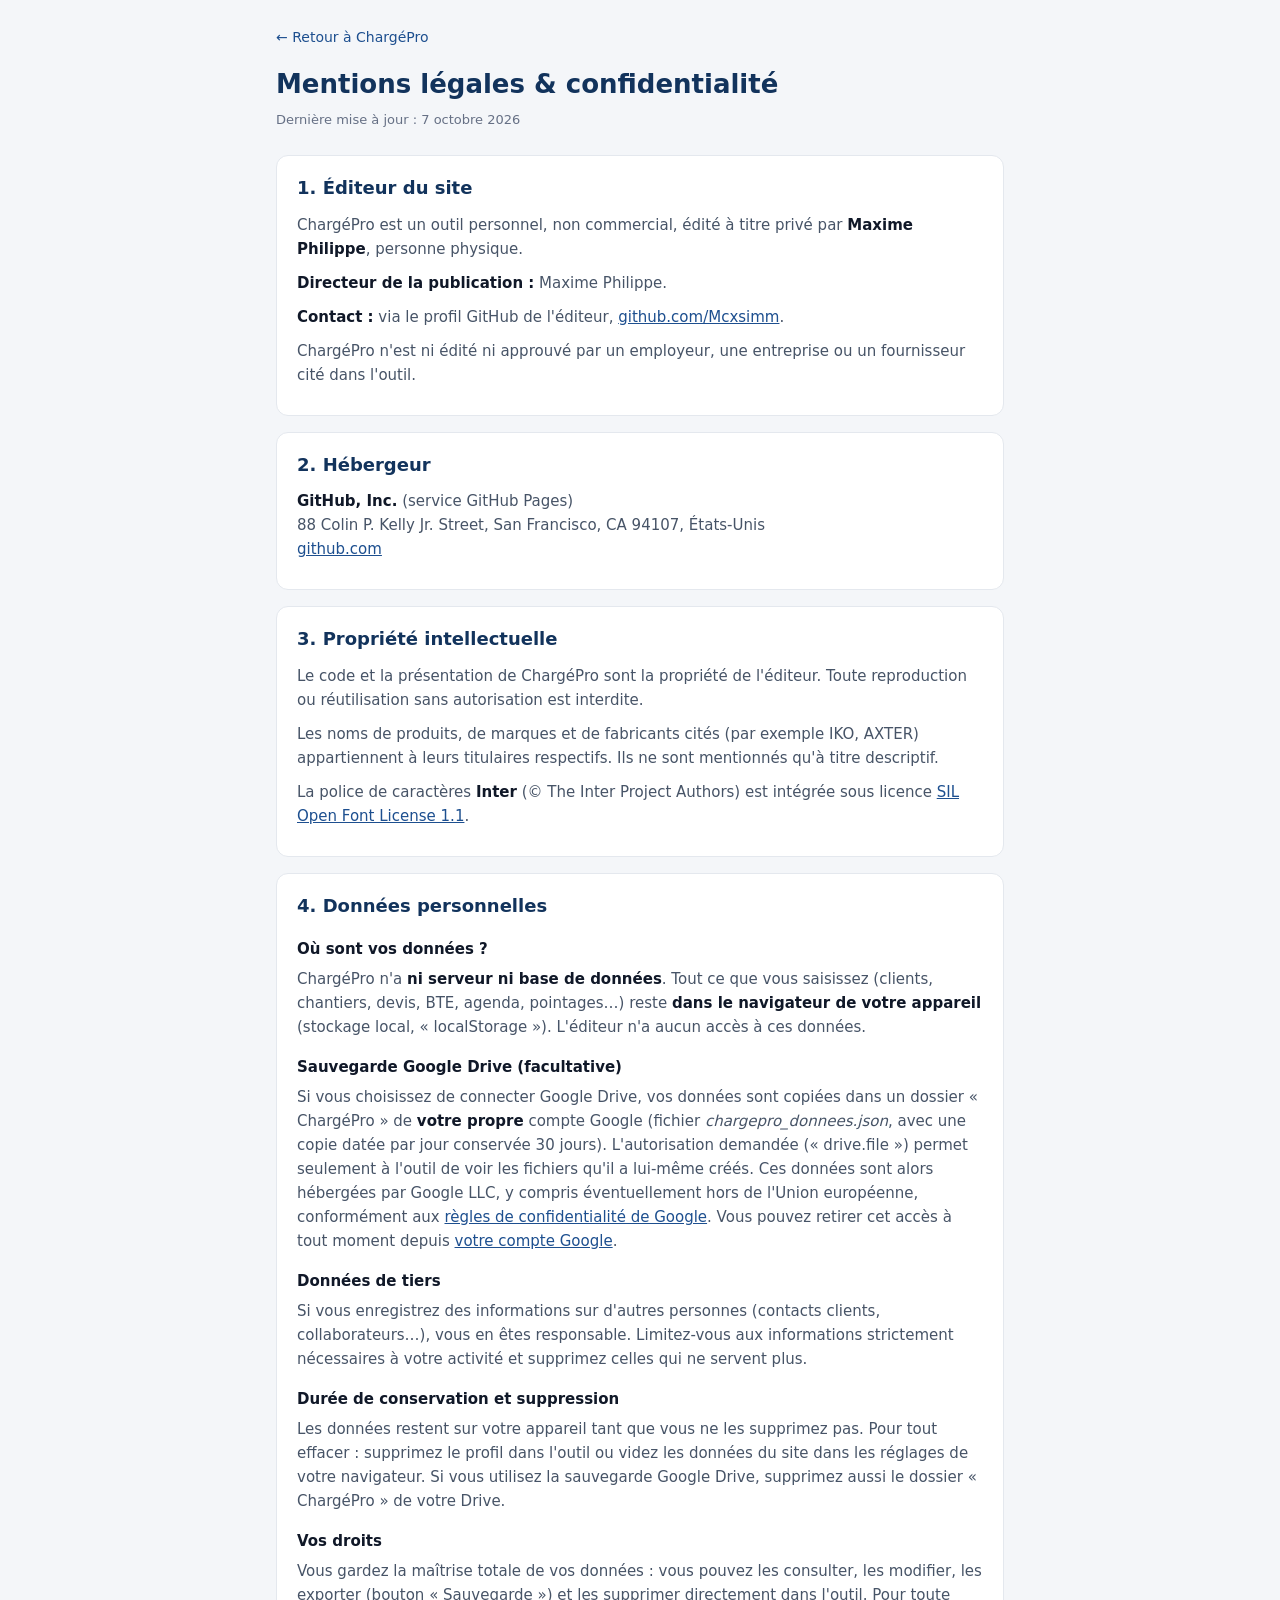
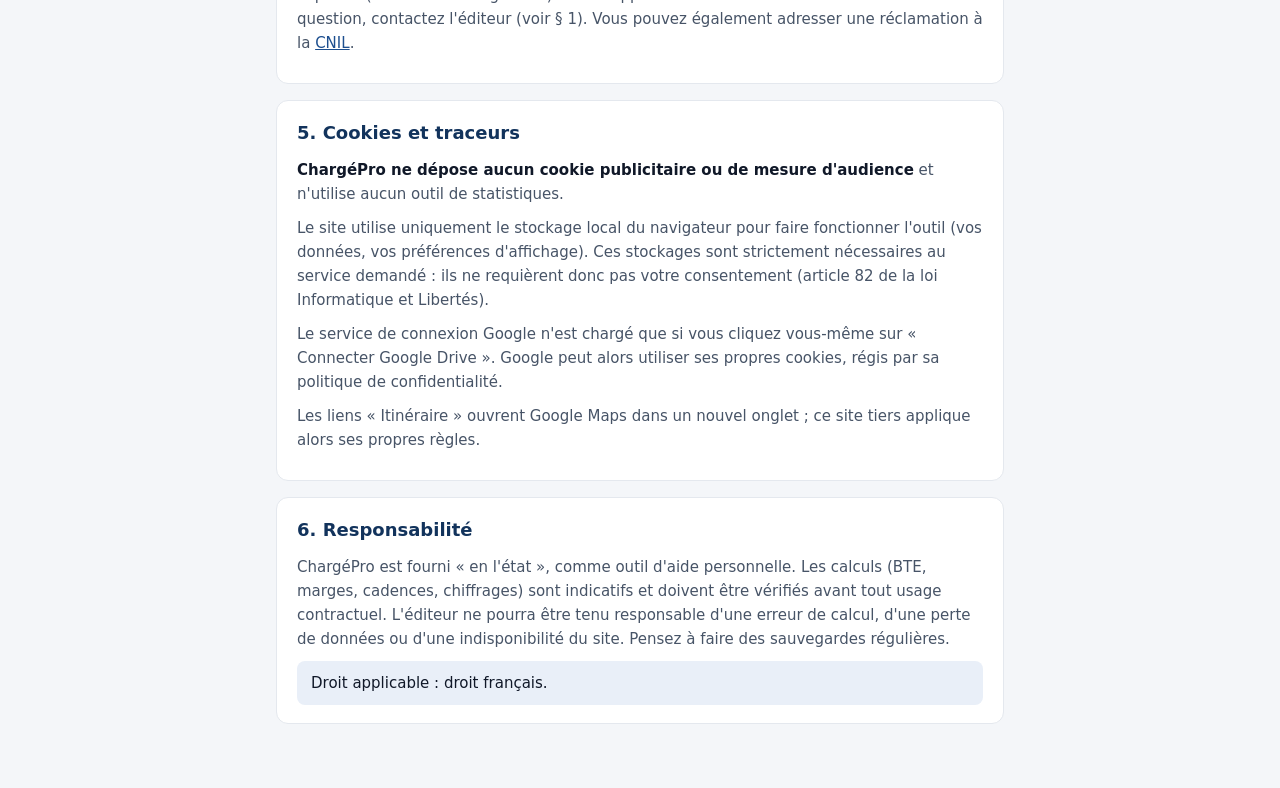
==== mentions-legales.html @ c82fb8d2 "Ajout des mentions légales et de la politique de confidentialité Page mentions-legales.html (éditeur" ====
<!DOCTYPE html>
<html lang="fr">
<head>
  <meta charset="UTF-8">
  <meta name="viewport" content="width=device-width, initial-scale=1.0">
  <title>Mentions légales — ChargéPro</title>
  <meta name="description" content="Mentions légales, données personnelles et cookies de ChargéPro.">
  <script>
    /* Même thème que l'outil (préférence partagée) */
    try { const t = (JSON.parse(localStorage.getItem('chargepro.ui')) || {}).theme; if (t === 'light' || t === 'dark') document.documentElement.dataset.theme = t; } catch (_e) { /* stockage indisponible */ }
  </script>
  <style>
/* ==========================================================================
   ChargéPro — mentions légales & confidentialité. Mêmes jetons que index.html.
   ========================================================================== */
:root{
  color-scheme:light;
  --bg:#f4f6f9; --surface:#ffffff; --border:#e4e8ee;
  --text:#101828; --text-2:#475467; --text-3:#667085;
  --brand:#12335c; --brand-2:#1d4f8f; --brand-soft:#e9eff8;
  --font:system-ui,-apple-system,'Segoe UI',Roboto,sans-serif;
}
@media (prefers-color-scheme: dark){
  :root:where(:not([data-theme="light"])){
    color-scheme:dark;
    --bg:#0b0f15; --surface:#131922; --border:#263040;
    --text:#e8edf3; --text-2:#b4bfcc; --text-3:#8b97a7;
    --brand:#3b78d8; --brand-2:#5a91e6; --brand-soft:#182a44;
  }
}
:root[data-theme="dark"]{
  color-scheme:dark;
  --bg:#0b0f15; --surface:#131922; --border:#263040;
  --text:#e8edf3; --text-2:#b4bfcc; --text-3:#8b97a7;
  --brand:#3b78d8; --brand-2:#5a91e6; --brand-soft:#182a44;
}
*{box-sizing:border-box}
html,body{margin:0;background:var(--bg);color:var(--text);font-family:var(--font);font-size:16px;line-height:1.6;-webkit-text-size-adjust:100%}
main{max-width:760px;margin:0 auto;padding:24px 16px 48px}
.back{display:inline-block;margin-bottom:16px;color:var(--brand-2);text-decoration:none;font-size:14px}
.back:hover{text-decoration:underline}
h1{font-size:26px;margin:0 0 4px;color:var(--brand)}
.maj{color:var(--text-3);font-size:13px;margin:0 0 24px}
section{background:var(--surface);border:1px solid var(--border);border-radius:12px;padding:18px 20px;margin-bottom:16px}
h2{font-size:18px;margin:0 0 10px;color:var(--brand)}
h3{font-size:15px;margin:16px 0 6px}
p,li{color:var(--text-2);font-size:15px}
p{margin:0 0 10px}
ul{margin:0 0 10px;padding-left:20px}
strong{color:var(--text)}
a{color:var(--brand-2)}
.encart{background:var(--brand-soft);border-radius:8px;padding:10px 14px;margin:10px 0 0}
.encart p{margin:0;color:var(--text)}
  </style>
</head>
<body>
<main>
  <a class="back" href="index.html">← Retour à ChargéPro</a>
  <h1>Mentions légales &amp; confidentialité</h1>
  <p class="maj">Dernière mise à jour : 7 octobre 2026</p>

  <section id="mentions">
    <h2>1. Éditeur du site</h2>
    <p>ChargéPro est un outil personnel, non commercial, édité à titre privé par <strong>Maxime Philippe</strong>, personne physique.</p>
    <p><strong>Directeur de la publication :</strong> Maxime Philippe.</p>
    <p><strong>Contact :</strong> via le profil GitHub de l'éditeur, <a href="https://github.com/Mcxsimm" rel="noopener">github.com/Mcxsimm</a>.</p>
    <p>ChargéPro n'est ni édité ni approuvé par un employeur, une entreprise ou un fournisseur cité dans l'outil.</p>
  </section>

  <section id="hebergeur">
    <h2>2. Hébergeur</h2>
    <p><strong>GitHub, Inc.</strong> (service GitHub Pages)<br>
      88 Colin P. Kelly Jr. Street, San Francisco, CA 94107, États-Unis<br>
      <a href="https://github.com" rel="noopener">github.com</a></p>
  </section>

  <section id="propriete">
    <h2>3. Propriété intellectuelle</h2>
    <p>Le code et la présentation de ChargéPro sont la propriété de l'éditeur. Toute reproduction ou réutilisation sans autorisation est interdite.</p>
    <p>Les noms de produits, de marques et de fabricants cités (par exemple IKO, AXTER) appartiennent à leurs titulaires respectifs. Ils ne sont mentionnés qu'à titre descriptif.</p>
    <p>La police de caractères <strong>Inter</strong> (© The Inter Project Authors) est intégrée sous licence <a href="https://openfontlicense.org" rel="noopener">SIL Open Font License 1.1</a>.</p>
  </section>

  <section id="donnees">
    <h2>4. Données personnelles</h2>
    <h3>Où sont vos données ?</h3>
    <p>ChargéPro n'a <strong>ni serveur ni base de données</strong>. Tout ce que vous saisissez (clients, chantiers, devis, BTE, agenda, pointages…) reste <strong>dans le navigateur de votre appareil</strong> (stockage local, « localStorage »). L'éditeur n'a aucun accès à ces données.</p>
    <h3>Sauvegarde Google Drive (facultative)</h3>
    <p>Si vous choisissez de connecter Google Drive, vos données sont copiées dans un dossier « ChargéPro » de <strong>votre propre</strong> compte Google (fichier <em>chargepro_donnees.json</em>, avec une copie datée par jour conservée 30 jours). L'autorisation demandée (« drive.file ») permet seulement à l'outil de voir les fichiers qu'il a lui-même créés. Ces données sont alors hébergées par Google LLC, y compris éventuellement hors de l'Union européenne, conformément aux <a href="https://policies.google.com/privacy?hl=fr" rel="noopener">règles de confidentialité de Google</a>. Vous pouvez retirer cet accès à tout moment depuis <a href="https://myaccount.google.com/permissions" rel="noopener">votre compte Google</a>.</p>
    <h3>Données de tiers</h3>
    <p>Si vous enregistrez des informations sur d'autres personnes (contacts clients, collaborateurs…), vous en êtes responsable. Limitez-vous aux informations strictement nécessaires à votre activité et supprimez celles qui ne servent plus.</p>
    <h3>Durée de conservation et suppression</h3>
    <p>Les données restent sur votre appareil tant que vous ne les supprimez pas. Pour tout effacer : supprimez le profil dans l'outil ou videz les données du site dans les réglages de votre navigateur. Si vous utilisez la sauvegarde Google Drive, supprimez aussi le dossier « ChargéPro » de votre Drive.</p>
    <h3>Vos droits</h3>
    <p>Vous gardez la maîtrise totale de vos données : vous pouvez les consulter, les modifier, les exporter (bouton « Sauvegarde ») et les supprimer directement dans l'outil. Pour toute question, contactez l'éditeur (voir § 1). Vous pouvez également adresser une réclamation à la <a href="https://www.cnil.fr/fr/plaintes" rel="noopener">CNIL</a>.</p>
  </section>

  <section id="cookies">
    <h2>5. Cookies et traceurs</h2>
    <p><strong>ChargéPro ne dépose aucun cookie publicitaire ou de mesure d'audience</strong> et n'utilise aucun outil de statistiques.</p>
    <p>Le site utilise uniquement le stockage local du navigateur pour faire fonctionner l'outil (vos données, vos préférences d'affichage). Ces stockages sont strictement nécessaires au service demandé : ils ne requièrent donc pas votre consentement (article 82 de la loi Informatique et Libertés).</p>
    <p>Le service de connexion Google n'est chargé que si vous cliquez vous-même sur « Connecter Google Drive ». Google peut alors utiliser ses propres cookies, régis par sa politique de confidentialité.</p>
    <p>Les liens « Itinéraire » ouvrent Google Maps dans un nouvel onglet ; ce site tiers applique alors ses propres règles.</p>
  </section>

  <section id="responsabilite">
    <h2>6. Responsabilité</h2>
    <p>ChargéPro est fourni « en l'état », comme outil d'aide personnelle. Les calculs (BTE, marges, cadences, chiffrages) sont indicatifs et doivent être vérifiés avant tout usage contractuel. L'éditeur ne pourra être tenu responsable d'une erreur de calcul, d'une perte de données ou d'une indisponibilité du site. Pensez à faire des sauvegardes régulières.</p>
    <div class="encart"><p>Droit applicable : droit français.</p></div>
  </section>
</main>
</body>
</html>
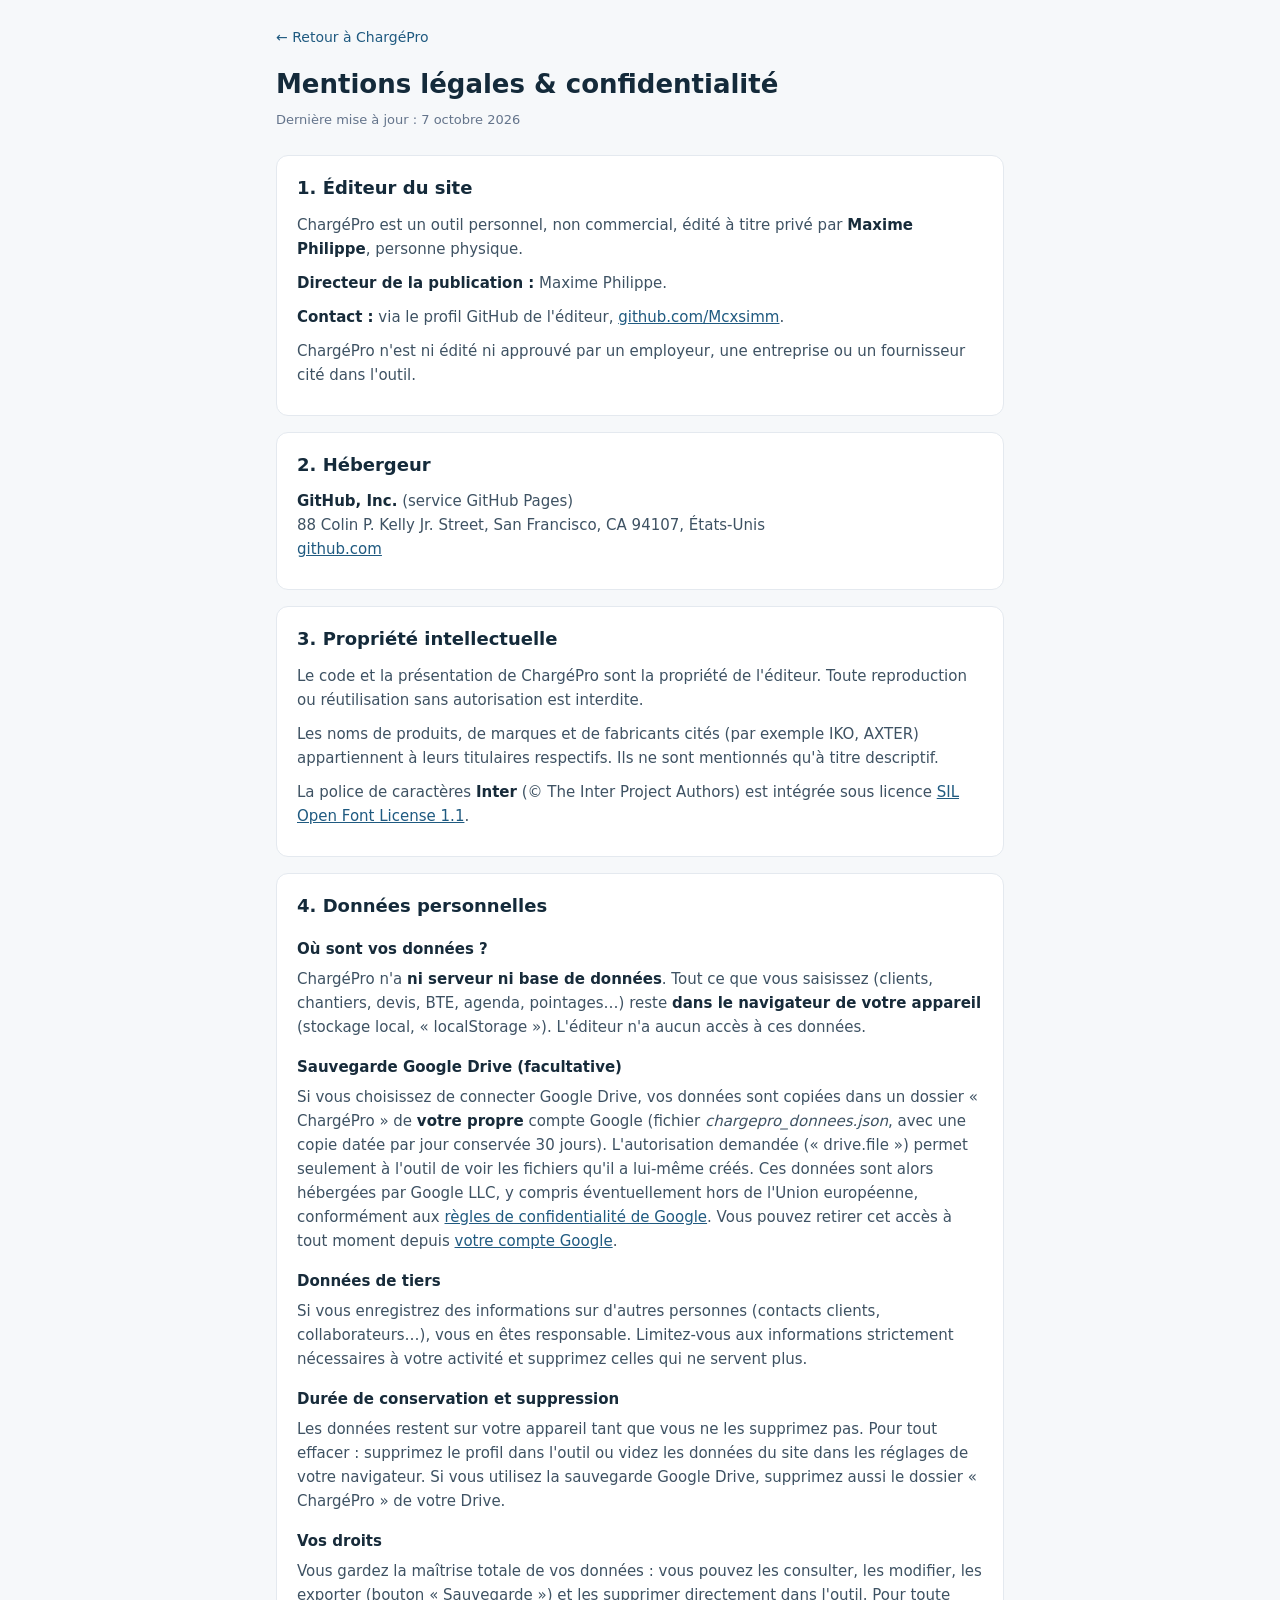
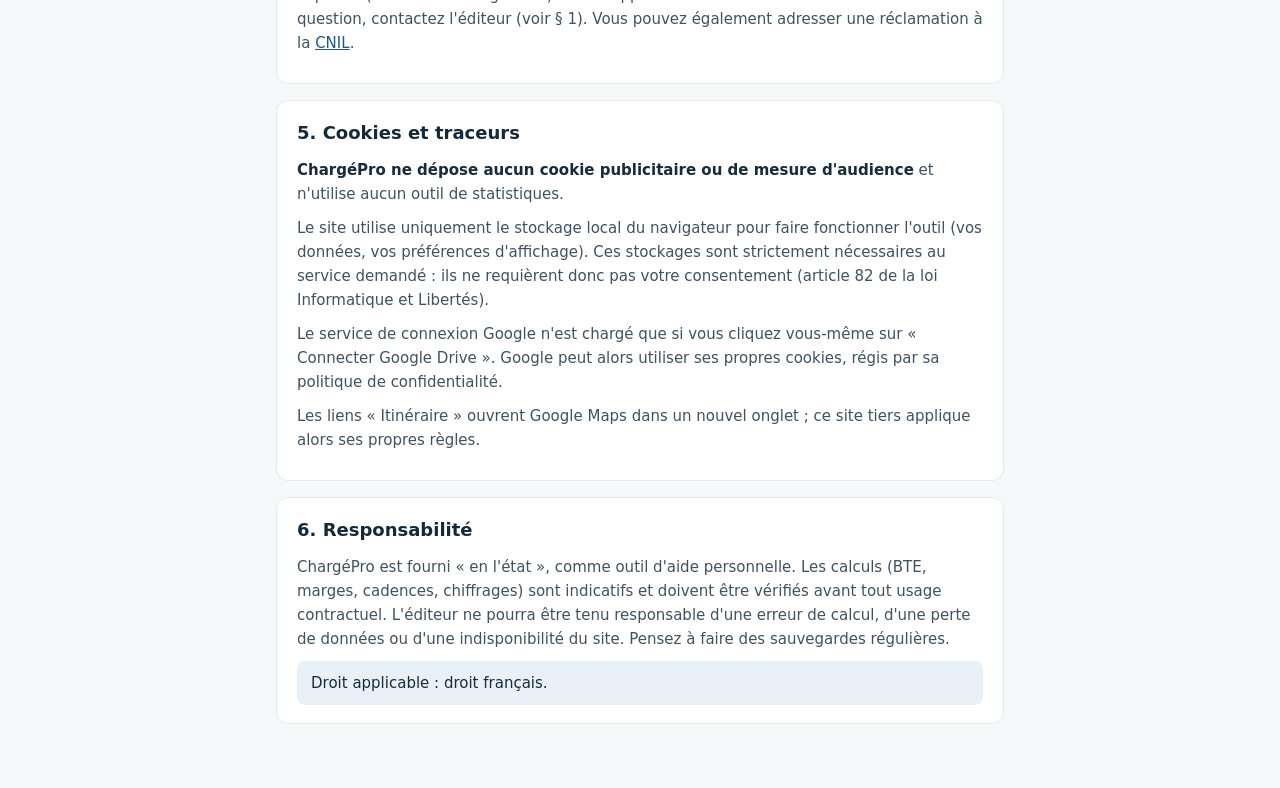
==== commit 7d45a0ee: "Refonte UI/UX : système de design, navigation, tableau de bord affaires, restauration sécurisée - Pa" ====
--- a/mentions-legales.html
+++ b/mentions-legales.html
@@ -15,24 +15,24 @@
    ========================================================================== */
 :root{
   color-scheme:light;
-  --bg:#f4f6f9; --surface:#ffffff; --border:#e4e8ee;
-  --text:#101828; --text-2:#475467; --text-3:#667085;
-  --brand:#12335c; --brand-2:#1d4f8f; --brand-soft:#e9eff8;
+  --bg:#f6f8fa; --surface:#ffffff; --border:#e4e9ef;
+  --text:#172b3a; --text-2:#3e5263; --text-3:#64748b;
+  --brand:#142a3a; --brand-2:#1f5a80; --brand-soft:#eaf1f6;
   --font:system-ui,-apple-system,'Segoe UI',Roboto,sans-serif;
 }
 @media (prefers-color-scheme: dark){
   :root:where(:not([data-theme="light"])){
     color-scheme:dark;
-    --bg:#0b0f15; --surface:#131922; --border:#263040;
-    --text:#e8edf3; --text-2:#b4bfcc; --text-3:#8b97a7;
-    --brand:#3b78d8; --brand-2:#5a91e6; --brand-soft:#182a44;
+    --bg:#0c1720; --surface:#122230; --border:#233a4c;
+    --text:#e6edf3; --text-2:#b3c2cf; --text-3:#8a9cad;
+    --brand:#3d86b8; --brand-2:#6aaedb; --brand-soft:#16324a;
   }
 }
 :root[data-theme="dark"]{
   color-scheme:dark;
-  --bg:#0b0f15; --surface:#131922; --border:#263040;
-  --text:#e8edf3; --text-2:#b4bfcc; --text-3:#8b97a7;
-  --brand:#3b78d8; --brand-2:#5a91e6; --brand-soft:#182a44;
+  --bg:#0c1720; --surface:#122230; --border:#233a4c;
+  --text:#e6edf3; --text-2:#b3c2cf; --text-3:#8a9cad;
+  --brand:#3d86b8; --brand-2:#6aaedb; --brand-soft:#16324a;
 }
 *{box-sizing:border-box}
 html,body{margin:0;background:var(--bg);color:var(--text);font-family:var(--font);font-size:16px;line-height:1.6;-webkit-text-size-adjust:100%}
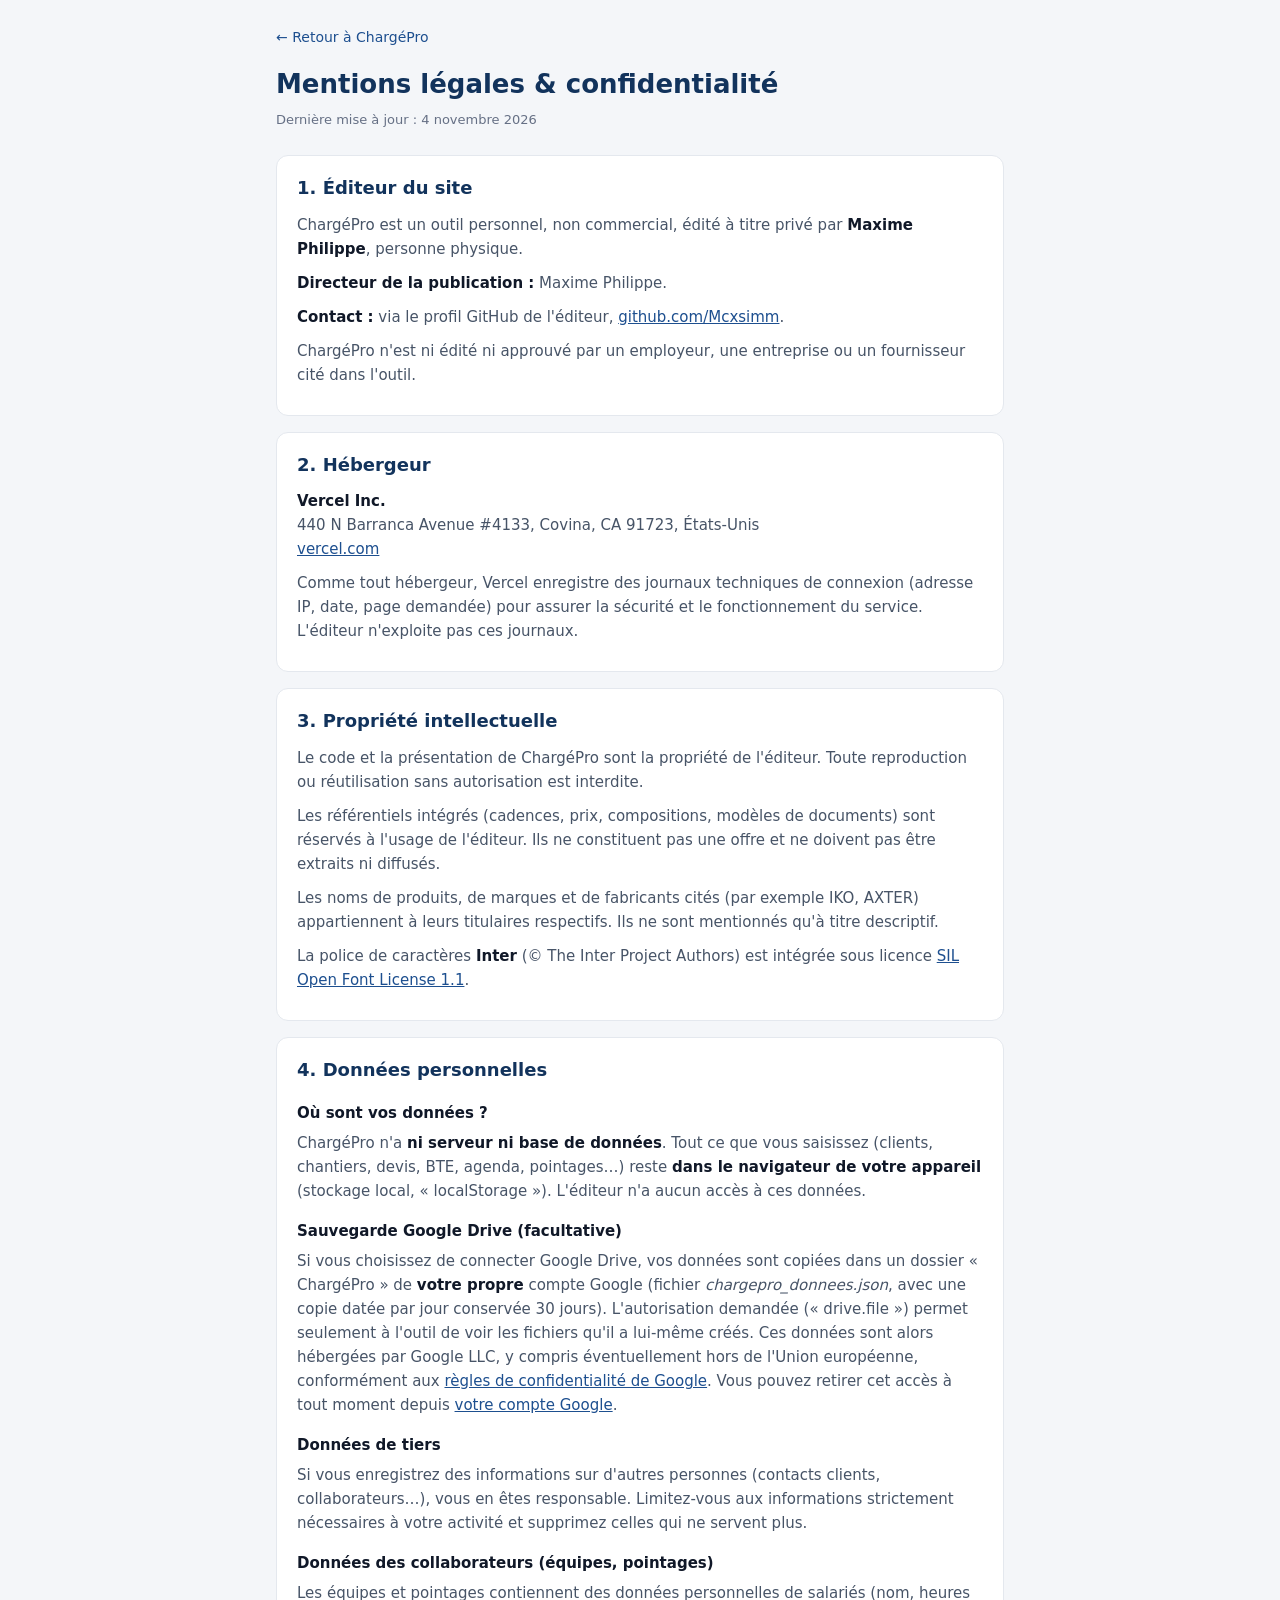
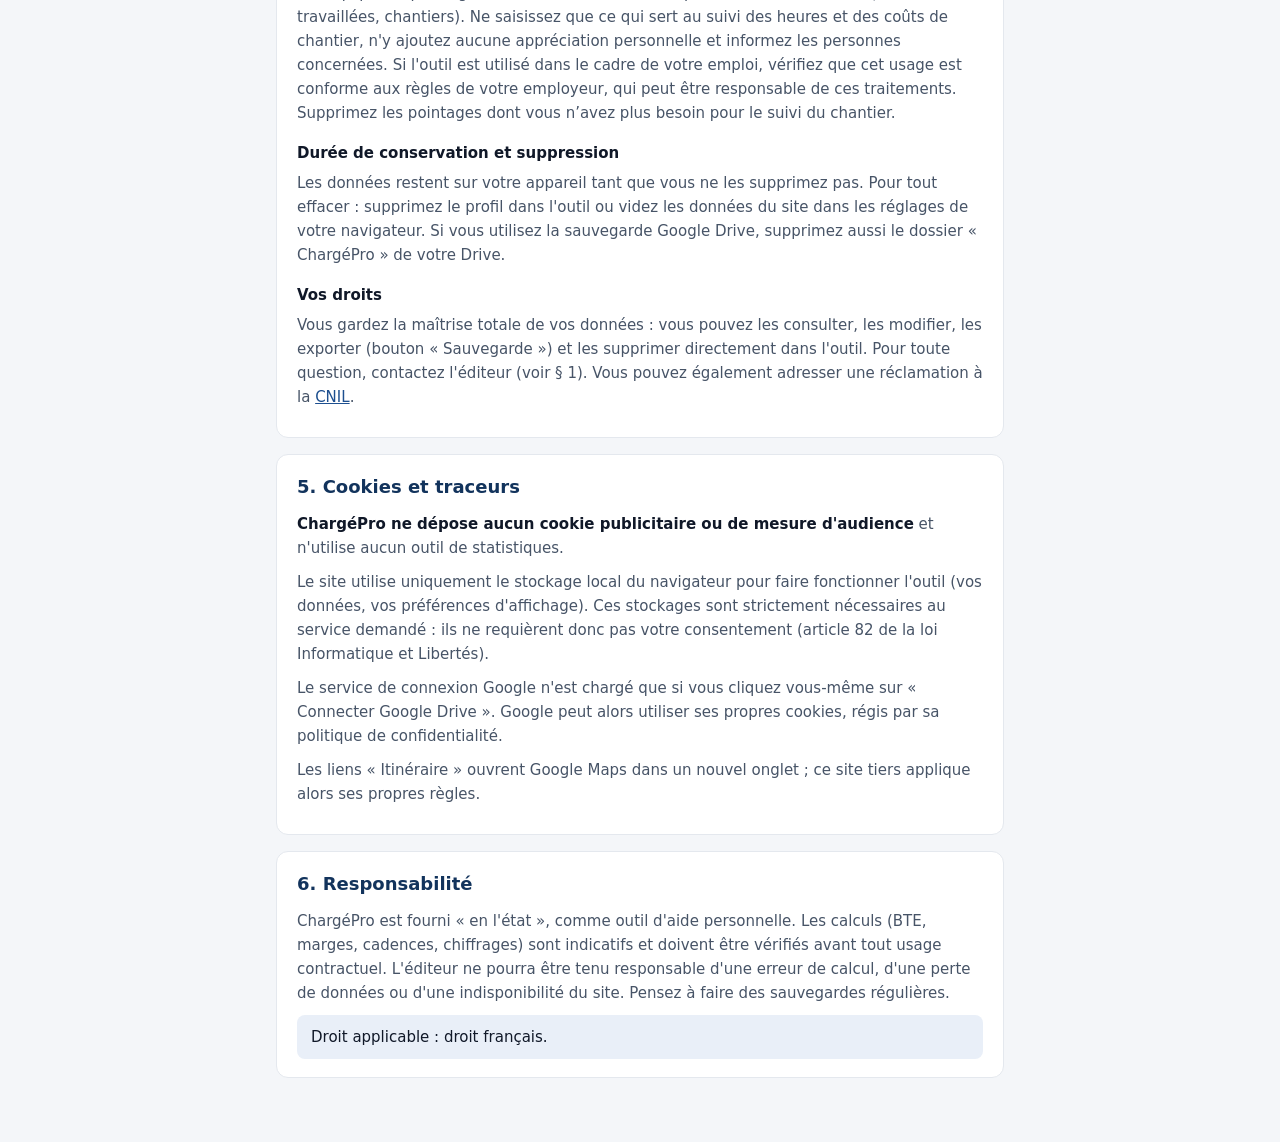
==== commit 9744d67d: "Mentions légales : hébergeur Vercel, référentiels internes, données des collaborateurs Prépare le pa" ====
--- a/mentions-legales.html
+++ b/mentions-legales.html
@@ -15,24 +15,24 @@
    ========================================================================== */
 :root{
   color-scheme:light;
-  --bg:#f6f8fa; --surface:#ffffff; --border:#e4e9ef;
-  --text:#172b3a; --text-2:#3e5263; --text-3:#64748b;
-  --brand:#142a3a; --brand-2:#1f5a80; --brand-soft:#eaf1f6;
+  --bg:#f4f6f9; --surface:#ffffff; --border:#e4e8ee;
+  --text:#101828; --text-2:#475467; --text-3:#667085;
+  --brand:#12335c; --brand-2:#1d4f8f; --brand-soft:#e9eff8;
   --font:system-ui,-apple-system,'Segoe UI',Roboto,sans-serif;
 }
 @media (prefers-color-scheme: dark){
   :root:where(:not([data-theme="light"])){
     color-scheme:dark;
-    --bg:#0c1720; --surface:#122230; --border:#233a4c;
-    --text:#e6edf3; --text-2:#b3c2cf; --text-3:#8a9cad;
-    --brand:#3d86b8; --brand-2:#6aaedb; --brand-soft:#16324a;
+    --bg:#0b0f15; --surface:#131922; --border:#263040;
+    --text:#e8edf3; --text-2:#b4bfcc; --text-3:#8b97a7;
+    --brand:#3b78d8; --brand-2:#5a91e6; --brand-soft:#182a44;
   }
 }
 :root[data-theme="dark"]{
   color-scheme:dark;
-  --bg:#0c1720; --surface:#122230; --border:#233a4c;
-  --text:#e6edf3; --text-2:#b3c2cf; --text-3:#8a9cad;
-  --brand:#3d86b8; --brand-2:#6aaedb; --brand-soft:#16324a;
+  --bg:#0b0f15; --surface:#131922; --border:#263040;
+  --text:#e8edf3; --text-2:#b4bfcc; --text-3:#8b97a7;
+  --brand:#3b78d8; --brand-2:#5a91e6; --brand-soft:#182a44;
 }
 *{box-sizing:border-box}
 html,body{margin:0;background:var(--bg);color:var(--text);font-family:var(--font);font-size:16px;line-height:1.6;-webkit-text-size-adjust:100%}
@@ -57,7 +57,7 @@
 <main>
   <a class="back" href="index.html">← Retour à ChargéPro</a>
   <h1>Mentions légales &amp; confidentialité</h1>
-  <p class="maj">Dernière mise à jour : 7 octobre 2026</p>
+  <p class="maj">Dernière mise à jour : 4 novembre 2026</p>
 
   <section id="mentions">
     <h2>1. Éditeur du site</h2>
@@ -69,14 +69,16 @@
 
   <section id="hebergeur">
     <h2>2. Hébergeur</h2>
-    <p><strong>GitHub, Inc.</strong> (service GitHub Pages)<br>
-      88 Colin P. Kelly Jr. Street, San Francisco, CA 94107, États-Unis<br>
-      <a href="https://github.com" rel="noopener">github.com</a></p>
+    <p><strong>Vercel Inc.</strong><br>
+      440 N Barranca Avenue #4133, Covina, CA 91723, États-Unis<br>
+      <a href="https://vercel.com" rel="noopener">vercel.com</a></p>
+    <p>Comme tout hébergeur, Vercel enregistre des journaux techniques de connexion (adresse IP, date, page demandée) pour assurer la sécurité et le fonctionnement du service. L'éditeur n'exploite pas ces journaux.</p>
   </section>
 
   <section id="propriete">
     <h2>3. Propriété intellectuelle</h2>
     <p>Le code et la présentation de ChargéPro sont la propriété de l'éditeur. Toute reproduction ou réutilisation sans autorisation est interdite.</p>
+    <p>Les référentiels intégrés (cadences, prix, compositions, modèles de documents) sont réservés à l'usage de l'éditeur. Ils ne constituent pas une offre et ne doivent pas être extraits ni diffusés.</p>
     <p>Les noms de produits, de marques et de fabricants cités (par exemple IKO, AXTER) appartiennent à leurs titulaires respectifs. Ils ne sont mentionnés qu'à titre descriptif.</p>
     <p>La police de caractères <strong>Inter</strong> (© The Inter Project Authors) est intégrée sous licence <a href="https://openfontlicense.org" rel="noopener">SIL Open Font License 1.1</a>.</p>
   </section>
@@ -89,6 +91,8 @@
     <p>Si vous choisissez de connecter Google Drive, vos données sont copiées dans un dossier « ChargéPro » de <strong>votre propre</strong> compte Google (fichier <em>chargepro_donnees.json</em>, avec une copie datée par jour conservée 30 jours). L'autorisation demandée (« drive.file ») permet seulement à l'outil de voir les fichiers qu'il a lui-même créés. Ces données sont alors hébergées par Google LLC, y compris éventuellement hors de l'Union européenne, conformément aux <a href="https://policies.google.com/privacy?hl=fr" rel="noopener">règles de confidentialité de Google</a>. Vous pouvez retirer cet accès à tout moment depuis <a href="https://myaccount.google.com/permissions" rel="noopener">votre compte Google</a>.</p>
     <h3>Données de tiers</h3>
     <p>Si vous enregistrez des informations sur d'autres personnes (contacts clients, collaborateurs…), vous en êtes responsable. Limitez-vous aux informations strictement nécessaires à votre activité et supprimez celles qui ne servent plus.</p>
+    <h3>Données des collaborateurs (équipes, pointages)</h3>
+    <p>Les équipes et pointages contiennent des données personnelles de salariés (nom, heures travaillées, chantiers). Ne saisissez que ce qui sert au suivi des heures et des coûts de chantier, n'y ajoutez aucune appréciation personnelle et informez les personnes concernées. Si l'outil est utilisé dans le cadre de votre emploi, vérifiez que cet usage est conforme aux règles de votre employeur, qui peut être responsable de ces traitements. Supprimez les pointages dont vous n’avez plus besoin pour le suivi du chantier.</p>
     <h3>Durée de conservation et suppression</h3>
     <p>Les données restent sur votre appareil tant que vous ne les supprimez pas. Pour tout effacer : supprimez le profil dans l'outil ou videz les données du site dans les réglages de votre navigateur. Si vous utilisez la sauvegarde Google Drive, supprimez aussi le dossier « ChargéPro » de votre Drive.</p>
     <h3>Vos droits</h3>
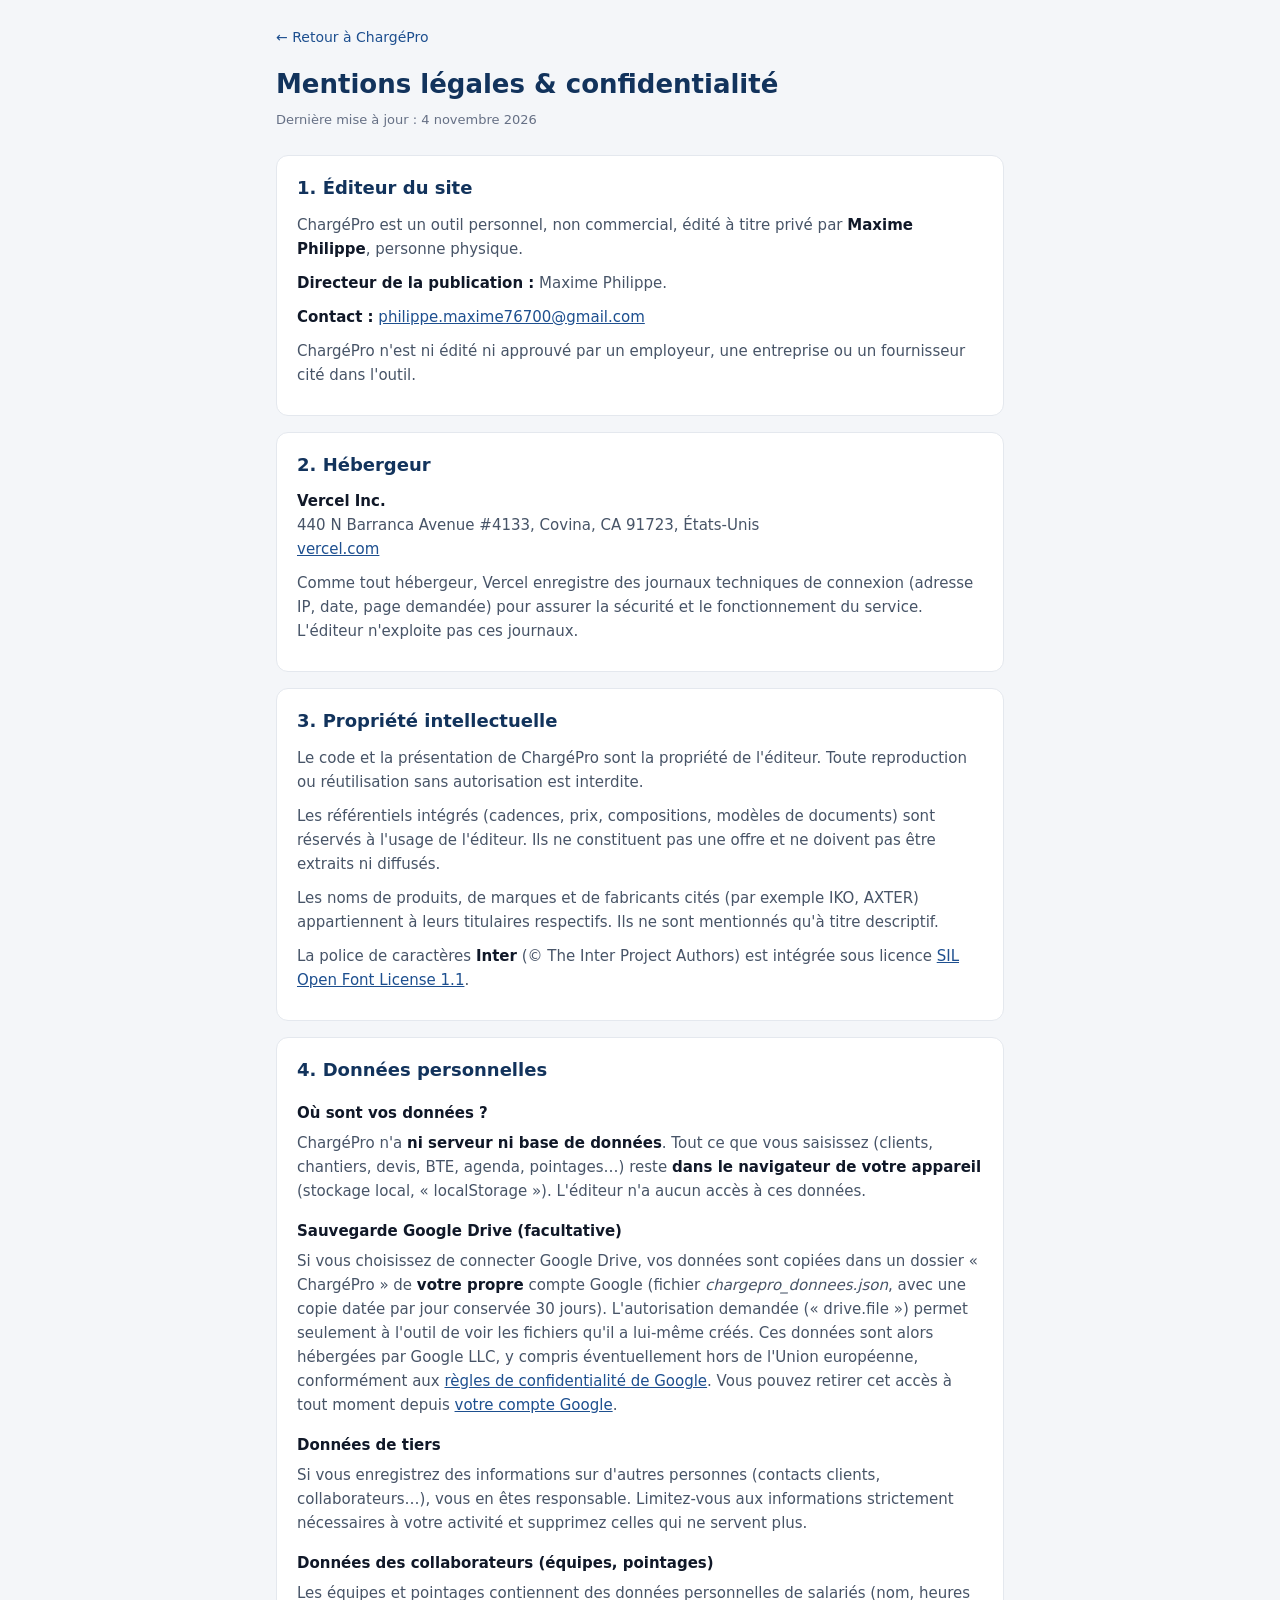
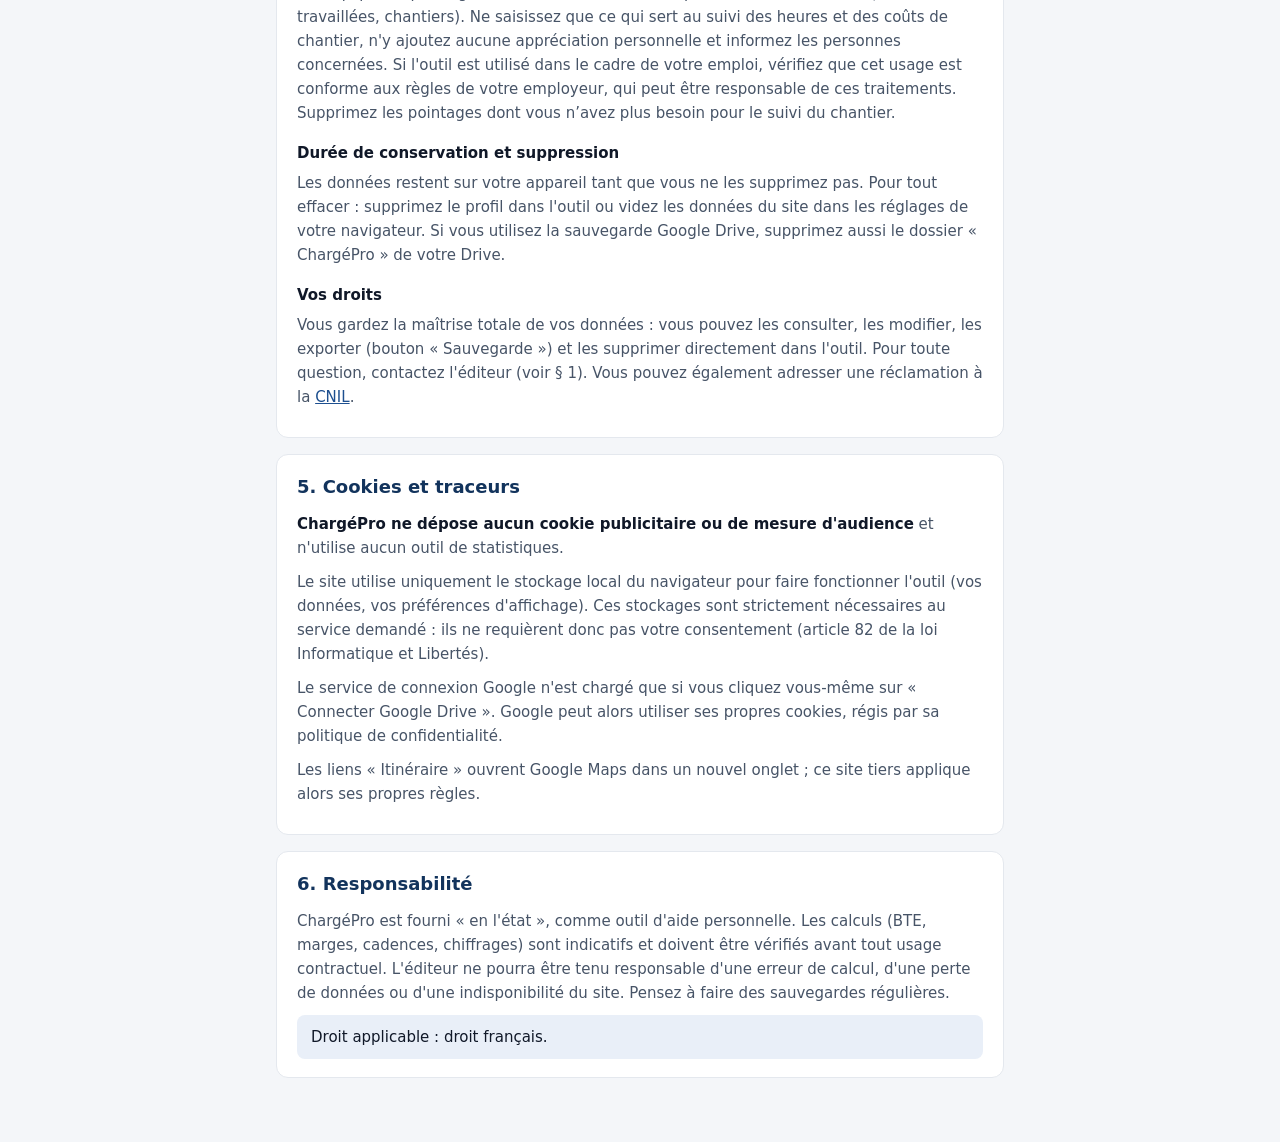
==== commit 570cbe28: "Mentions légales : adresse de contact ; exclure les fichiers internes du déploiement Vercel Co-Autho" ====
--- a/mentions-legales.html
+++ b/mentions-legales.html
@@ -63,7 +63,7 @@
     <h2>1. Éditeur du site</h2>
     <p>ChargéPro est un outil personnel, non commercial, édité à titre privé par <strong>Maxime Philippe</strong>, personne physique.</p>
     <p><strong>Directeur de la publication :</strong> Maxime Philippe.</p>
-    <p><strong>Contact :</strong> via le profil GitHub de l'éditeur, <a href="https://github.com/Mcxsimm" rel="noopener">github.com/Mcxsimm</a>.</p>
+    <p><strong>Contact :</strong> <a href="mailto:philippe.maxime76700@gmail.com">philippe.maxime76700@gmail.com</a></p>
     <p>ChargéPro n'est ni édité ni approuvé par un employeur, une entreprise ou un fournisseur cité dans l'outil.</p>
   </section>
 
